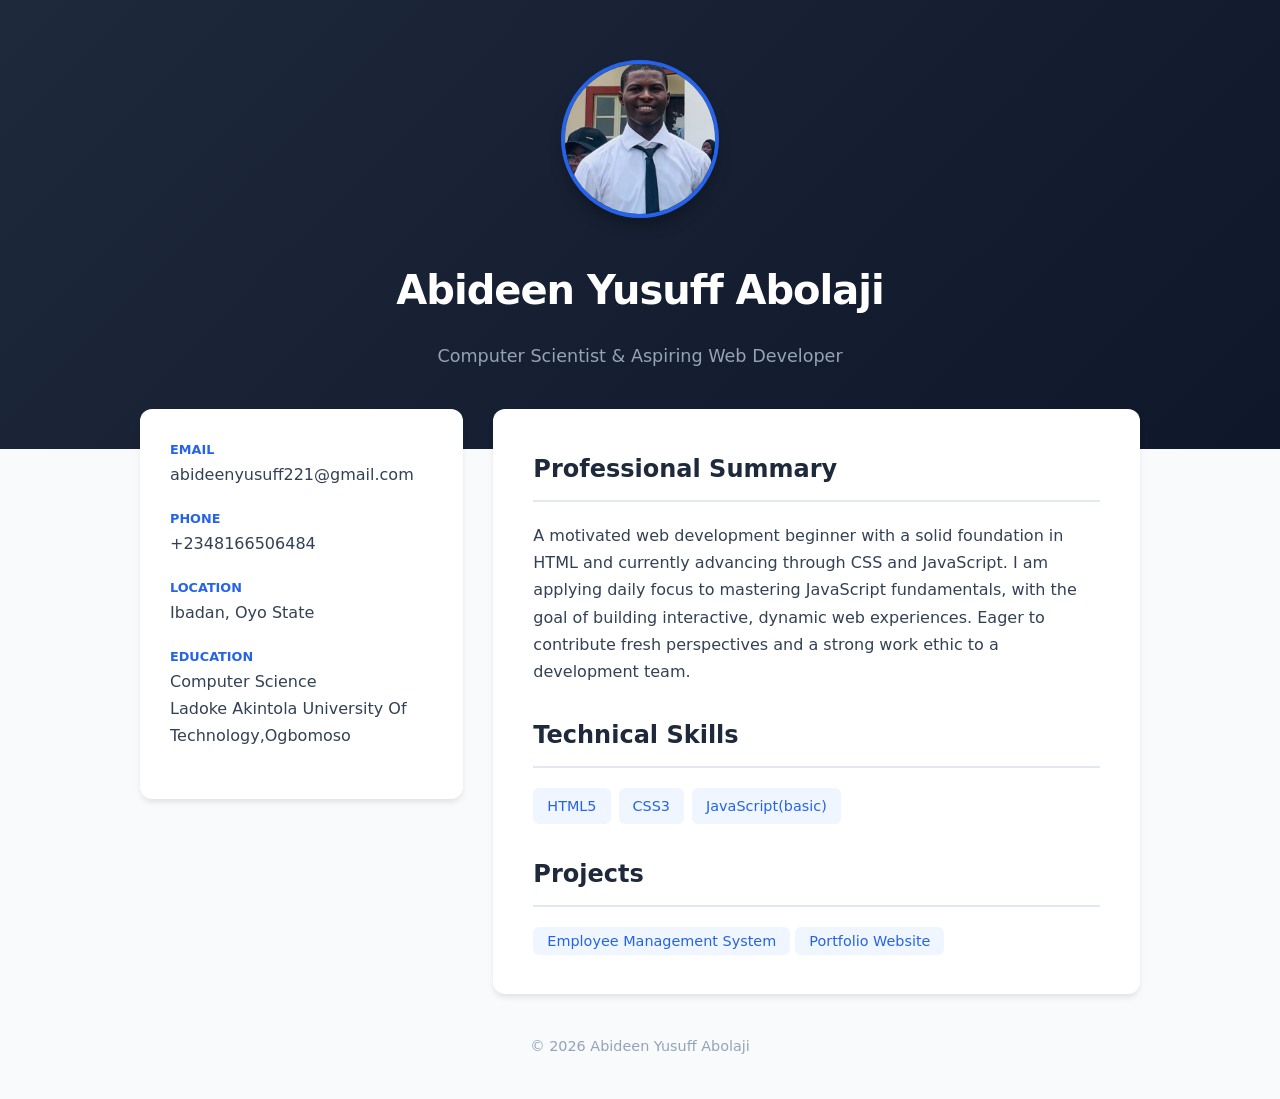
==== index.html @ ac59d55e "renaming of my html file to index for proper deployment" ====
<!DOCTYPE html>
<html lang="en">
<head>
    <meta charset="UTF-8">
    <meta name="viewport" content="width=device-width, initial-scale=1.0">
    
    <title>Abideen Yusuff Abolaji | Portfolio</title>
    <link rel="stylesheet" href="style sheet.css">

</head>
<body>

<header>
    <img src="portimage.jpg" alt="Abideen Yusuff Abolaji" class="profile-img">
    <h1>Abideen Yusuff Abolaji</h1>
    <p>Computer Scientist & Aspiring Web Developer</p>
</header>

<div class="main-content">
    <div class="sidebar">
        <div class="info-item">
            <span class="info-label">Email</span>
            abideenyusuff221@gmail.com
        </div>
        <div class="info-item">
            <span class="info-label">Phone</span>
            +2348166506484
        </div>
        <div class="info-item">
            <span class="info-label">Location</span>
            Ibadan, Oyo State
        </div>
        <div class="info-item">
            <span class="info-label">Education</span>
             Computer Science<br>
            Ladoke Akintola University Of Technology,Ogbomoso
        </div>
    </div>

    <div class="content-area">
        <section>
            <h2>Professional Summary</h2>
            <p>
                A motivated web development beginner with a solid foundation in HTML and currently advancing through CSS and JavaScript. 
                I am applying daily focus to mastering JavaScript fundamentals, with the goal of building interactive, 
                dynamic web experiences. Eager to contribute fresh perspectives and a strong work ethic to a development team.
            </p>
        </section>

        <section style="margin-top: 30px;">
            <h2>Technical Skills</h2>
            <div class="skill-tags">
                <span class="tag">HTML5</span> 
                <span class="tag">CSS3</span>
                <span class="tag">JavaScript(basic)</span>
                
                
            </div>
        </section>

        
        </section>

        <section style="margin-top: 30px;">
            <h2>Projects</h2>
            <div class="Projects-tags">
                <span class="tag">Employee Management System</span> 
                <span class="tag">Portfolio Website</span>
                
                
                
            </div>
        </section>
    </div>
</div>

<footer style="text-align: center; padding-bottom: 40px; color: #94a3b8; font-size: 0.9rem;">
    &copy; 2026 Abideen Yusuff Abolaji
</footer>

</body>
</html>
---- style sheet.css ----
:root {
            --primary-color: #2563eb;
            --secondary-color: #1e293b;
            --text-main: #334155;
            --bg-light: #f8fafc;
        }

        body {
            font-family: 'Inter', system-ui, -apple-system, sans-serif;
            line-height: 1.7;
            margin: 0;
            padding: 0;
            background-color: var(--bg-light);
            color: var(--text-main);
        }

        /* Hero Header Section */
        header {
            background: linear-gradient(135deg, var(--secondary-color) 0%, #0f172a 100%);
            color: white;
            padding: 60px 20px;
            text-align: center;
        }

        .profile-img {
            width: 150px;
            height: 150px;
            border-radius: 50%;
            border: 4px solid var(--primary-color);
            object-fit: cover;
            margin-bottom: 20px;
            box-shadow: 0 10px 15px -3px rgba(0, 0, 0, 0.3);
        }

        header h1 {
            margin: 10px 0;
            font-size: 2.5rem;
            letter-spacing: -1px;
        }

        header p {
            font-size: 1.1rem;
            color: #94a3b8;
        }

        .main-content {
            max-width: 1000px;
            margin: -40px auto 40px;
            display: grid;
            grid-template-columns: 1fr 2fr;
            gap: 30px;
            padding: 0 20px;
        }

        /* Sidebar Info */
        .sidebar {
            background: white;
            padding: 30px;
            border-radius: 12px;
            box-shadow: 0 4px 6px -1px rgba(0, 0, 0, 0.1);
            height: fit-content;
        }

        .info-item {
            margin-bottom: 20px;
        }

        .info-label {
            font-weight: bold;
            display: block;
            color: var(--primary-color);
            font-size: 0.8rem;
            text-transform: uppercase;
        }

        /* Main Profile Content */
        .content-area {
            background: white;
            padding: 40px;
            border-radius: 12px;
            box-shadow: 0 4px 6px -1px rgba(0, 0, 0, 0.1);
        }

        h2 {
            border-bottom: 2px solid #e2e8f0;
            padding-bottom: 10px;
            margin-top: 0;
            color: var(--secondary-color);
        }

        .skill-tags {
            display: flex;
            flex-wrap: wrap;
            gap: 8px;
            margin-top: 15px;
        }

        .tag {
            background: #eff6ff;
            color: var(--primary-color);
            padding: 6px 14px;
            border-radius: 6px;
            font-size: 0.9rem;
            font-weight: 500;
        }

        @media (max-width: 768px) {
            .main-content {
                grid-template-columns: 1fr;
            }
            header h1 { font-size: 1.8rem; }
        }
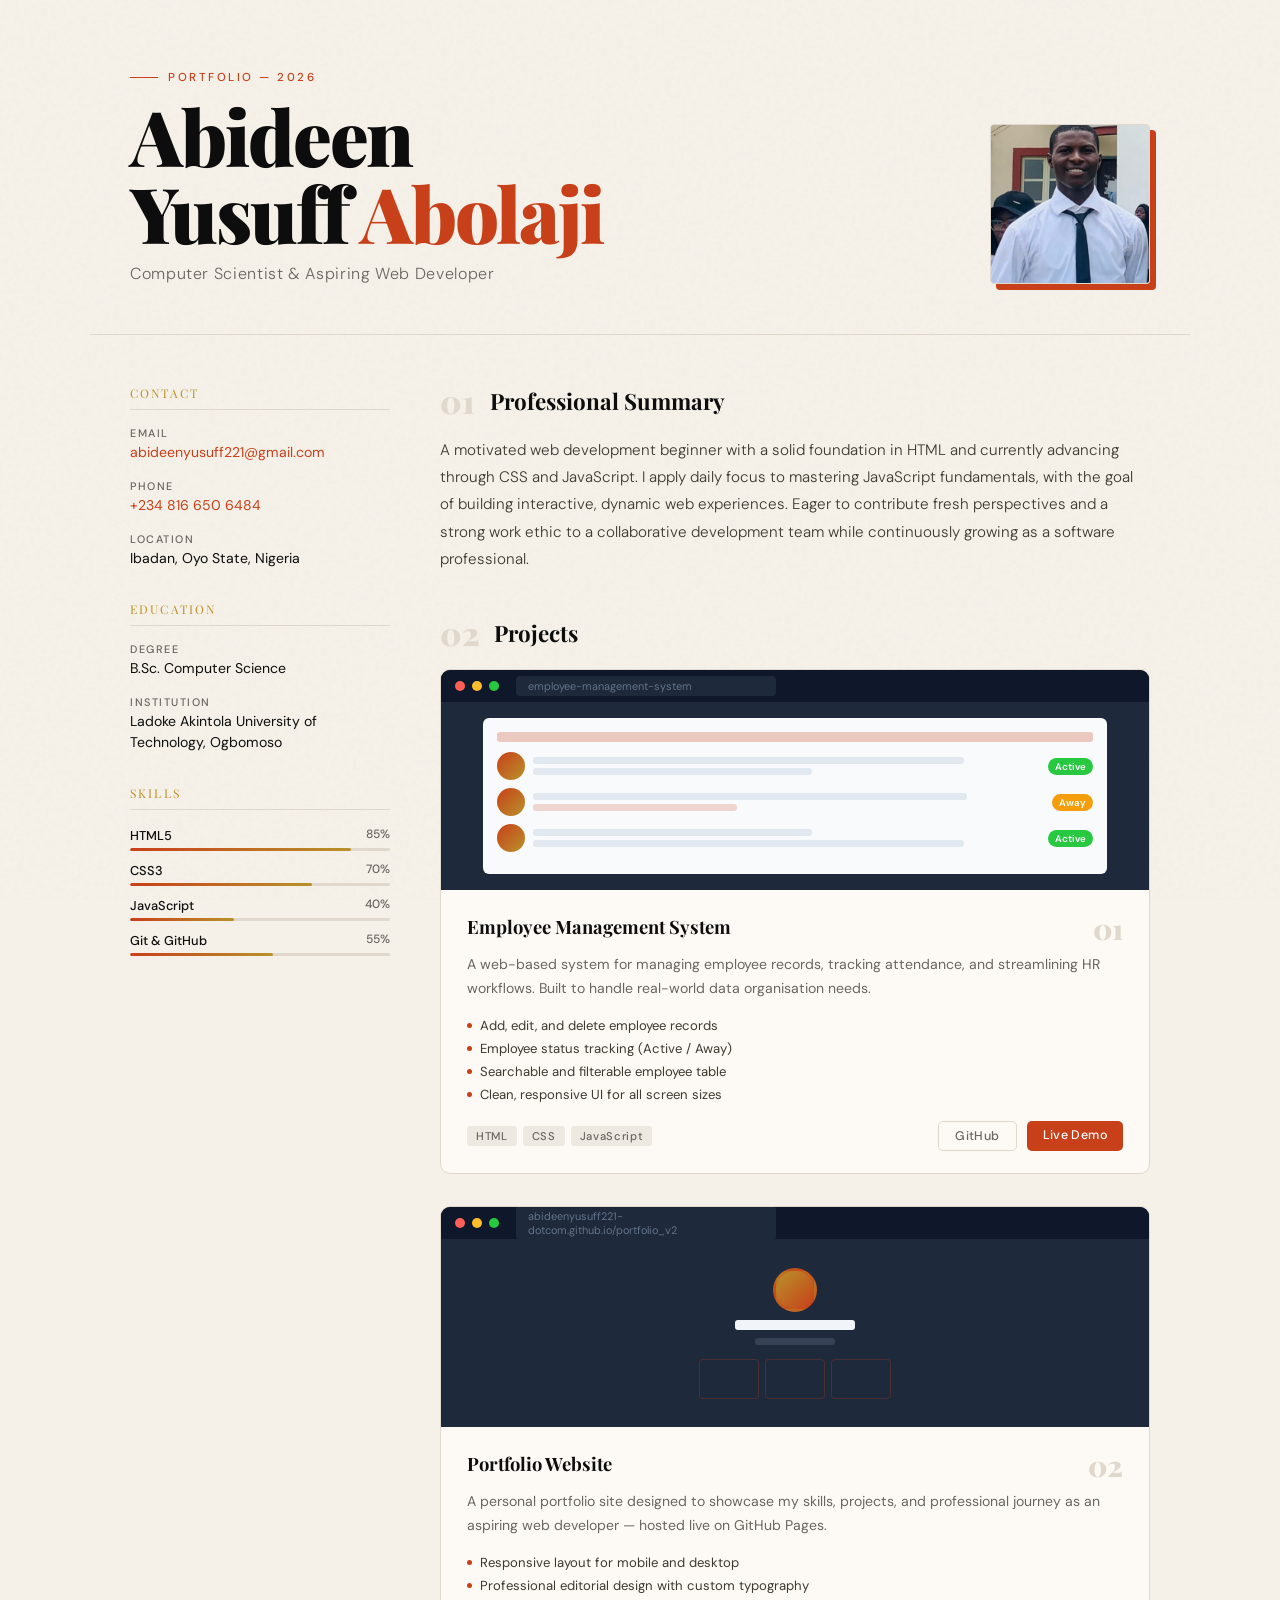
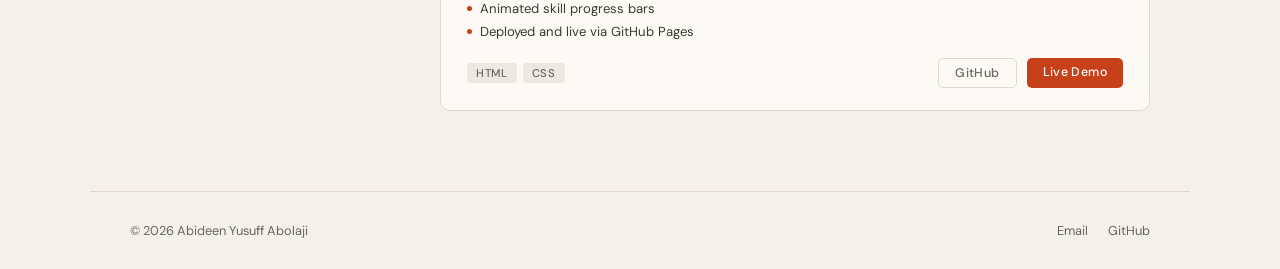
==== commit 5b0eeedb: "updated index and style for better ui and ux" ====
--- a/index.html
+++ b/index.html
@@ -3,79 +3,228 @@
 <head>
     <meta charset="UTF-8">
     <meta name="viewport" content="width=device-width, initial-scale=1.0">
-    
     <title>Abideen Yusuff Abolaji | Portfolio</title>
-    <link rel="stylesheet" href="style sheet.css">
-
+    <link href="https://fonts.googleapis.com/css2?family=Playfair+Display:wght@400;700;900&family=DM+Sans:wght@300;400;500&display=swap" rel="stylesheet">
+   <link rel="stylesheet" href="style.css">
 </head>
 <body>
 
+<!-- ── HEADER ── -->
 <header>
+    <div class="header-text">
+        <span class="eyebrow">Portfolio — 2026</span>
+        <h1>Abideen<br>Yusuff <span>Abolaji</span></h1>
+        <p class="subtitle">Computer Scientist &amp; Aspiring Web Developer</p>
+    </div>
     <img src="portimage.jpg" alt="Abideen Yusuff Abolaji" class="profile-img">
-    <h1>Abideen Yusuff Abolaji</h1>
-    <p>Computer Scientist & Aspiring Web Developer</p>
 </header>
 
-<div class="main-content">
-    <div class="sidebar">
-        <div class="info-item">
-            <span class="info-label">Email</span>
-            abideenyusuff221@gmail.com
+<!-- ── MAIN ── -->
+<div class="wrapper">
+
+    <!-- SIDEBAR -->
+    <aside class="sidebar">
+
+        <div class="sidebar-block">
+            <p class="sidebar-title">Contact</p>
+            <div class="info-item">
+                <span class="info-label">Email</span>
+                <span class="info-value"><a href="mailto:abideenyusuff221@gmail.com">abideenyusuff221@gmail.com</a></span>
+            </div>
+            <div class="info-item">
+                <span class="info-label">Phone</span>
+                <span class="info-value"><a href="tel:+2348166506484">+234 816 650 6484</a></span>
+            </div>
+            <div class="info-item">
+                <span class="info-label">Location</span>
+                <span class="info-value">Ibadan, Oyo State, Nigeria</span>
+            </div>
         </div>
-        <div class="info-item">
-            <span class="info-label">Phone</span>
-            +2348166506484
+
+        <div class="sidebar-block">
+            <p class="sidebar-title">Education</p>
+            <div class="info-item">
+                <span class="info-label">Degree</span>
+                <span class="info-value">B.Sc. Computer Science</span>
+            </div>
+            <div class="info-item">
+                <span class="info-label">Institution</span>
+                <span class="info-value">Ladoke Akintola University of Technology, Ogbomoso</span>
+            </div>
         </div>
-        <div class="info-item">
-            <span class="info-label">Location</span>
-            Ibadan, Oyo State
+
+        <div class="sidebar-block">
+            <p class="sidebar-title">Skills</p>
+            <div class="skill-row">
+                <div class="skill-item">
+                    <div class="skill-meta"><span>HTML5</span><span class="skill-pct">85%</span></div>
+                    <div class="bar-track"><div class="bar-fill" style="width:85%"></div></div>
+                </div>
+                <div class="skill-item">
+                    <div class="skill-meta"><span>CSS3</span><span class="skill-pct">70%</span></div>
+                    <div class="bar-track"><div class="bar-fill" style="width:70%"></div></div>
+                </div>
+                <div class="skill-item">
+                    <div class="skill-meta"><span>JavaScript</span><span class="skill-pct">40%</span></div>
+                    <div class="bar-track"><div class="bar-fill" style="width:40%"></div></div>
+                </div>
+                <div class="skill-item">
+                    <div class="skill-meta"><span>Git & GitHub</span><span class="skill-pct">55%</span></div>
+                    <div class="bar-track"><div class="bar-fill" style="width:55%"></div></div>
+                </div>
+            </div>
         </div>
-        <div class="info-item">
-            <span class="info-label">Education</span>
-             Computer Science<br>
-            Ladoke Akintola University Of Technology,Ogbomoso
-        </div>
-    </div>
-
-    <div class="content-area">
+
+    </aside>
+
+    <!-- CONTENT -->
+    <main class="content">
+
         <section>
-            <h2>Professional Summary</h2>
-            <p>
+            <div class="section-head">
+                <span class="section-num">01</span>
+                <h2>Professional Summary</h2>
+            </div>
+            <p class="section-body">
                 A motivated web development beginner with a solid foundation in HTML and currently advancing through CSS and JavaScript. 
-                I am applying daily focus to mastering JavaScript fundamentals, with the goal of building interactive, 
-                dynamic web experiences. Eager to contribute fresh perspectives and a strong work ethic to a development team.
+                I apply daily focus to mastering JavaScript fundamentals, with the goal of building interactive, dynamic web experiences. 
+                Eager to contribute fresh perspectives and a strong work ethic to a collaborative development team while continuously 
+                growing as a software professional.
             </p>
         </section>
 
-        <section style="margin-top: 30px;">
-            <h2>Technical Skills</h2>
-            <div class="skill-tags">
-                <span class="tag">HTML5</span> 
-                <span class="tag">CSS3</span>
-                <span class="tag">JavaScript(basic)</span>
-                
-                
+        <section>
+            <div class="section-head">
+                <span class="section-num">02</span>
+                <h2>Projects</h2>
+            </div>
+            <div class="projects-grid">
+
+                <!-- PROJECT 1: Employee Management System -->
+                <div class="project-card">
+                    <div class="project-preview">
+                        <div class="browser-bar">
+                            <span class="browser-dot dot-red"></span>
+                            <span class="browser-dot dot-yellow"></span>
+                            <span class="browser-dot dot-green"></span>
+                            <span class="browser-url">employee-management-system</span>
+                        </div>
+                        <div class="mock-ems">
+                            <div class="mock-header-bar"></div>
+                            <div class="mock-row">
+                                <div class="mock-avatar"></div>
+                                <div class="mock-lines">
+                                    <div class="mock-line long"></div>
+                                    <div class="mock-line short"></div>
+                                </div>
+                                <span class="mock-badge">Active</span>
+                            </div>
+                            <div class="mock-row">
+                                <div class="mock-avatar"></div>
+                                <div class="mock-lines">
+                                    <div class="mock-line long"></div>
+                                    <div class="mock-line accent"></div>
+                                </div>
+                                <span class="mock-badge" style="background:#f59e0b">Away</span>
+                            </div>
+                            <div class="mock-row">
+                                <div class="mock-avatar"></div>
+                                <div class="mock-lines">
+                                    <div class="mock-line short"></div>
+                                    <div class="mock-line long"></div>
+                                </div>
+                                <span class="mock-badge">Active</span>
+                            </div>
+                        </div>
+                    </div>
+                    <div class="project-body">
+                        <div class="project-header">
+                            <p class="project-title">Employee Management System</p>
+                            <span class="project-number">01</span>
+                        </div>
+                        <p class="project-desc">
+                            A web-based system for managing employee records, tracking attendance, and streamlining HR workflows. Built to handle real-world data organisation needs.
+                        </p>
+                        <ul class="feature-list">
+                            <li>Add, edit, and delete employee records</li>
+                            <li>Employee status tracking (Active / Away)</li>
+                            <li>Searchable and filterable employee table</li>
+                            <li>Clean, responsive UI for all screen sizes</li>
+                        </ul>
+                        <div class="project-footer">
+                            <div class="project-tags">
+                                <span class="ptag">HTML</span>
+                                <span class="ptag">CSS</span>
+                                <span class="ptag">JavaScript</span>
+                            </div>
+                            <div class="project-links">
+                                <a href="https://github.com/abideenyusuff221-dotcom" target="_blank" class="btn-link btn-outline">GitHub</a>
+                                <a href="#" class="btn-link btn-primary">Live Demo</a>
+                            </div>
+                        </div>
+                    </div>
+                </div>
+
+                <!-- PROJECT 2: Portfolio Website -->
+                <div class="project-card">
+                    <div class="project-preview">
+                        <div class="browser-bar">
+                            <span class="browser-dot dot-red"></span>
+                            <span class="browser-dot dot-yellow"></span>
+                            <span class="browser-dot dot-green"></span>
+                            <span class="browser-url">abideenyusuff221-dotcom.github.io/portfolio_v2</span>
+                        </div>
+                        <div class="mock-portfolio">
+                            <div class="mock-avatar-lg"></div>
+                            <div class="mock-name-line"></div>
+                            <div class="mock-sub-line"></div>
+                            <div class="mock-cards-row">
+                                <div class="mock-mini-card"></div>
+                                <div class="mock-mini-card"></div>
+                                <div class="mock-mini-card"></div>
+                            </div>
+                        </div>
+                    </div>
+                    <div class="project-body">
+                        <div class="project-header">
+                            <p class="project-title">Portfolio Website</p>
+                            <span class="project-number">02</span>
+                        </div>
+                        <p class="project-desc">
+                            A personal portfolio site designed to showcase my skills, projects, and professional journey as an aspiring web developer — hosted live on GitHub Pages.
+                        </p>
+                        <ul class="feature-list">
+                            <li>Responsive layout for mobile and desktop</li>
+                            <li>Professional editorial design with custom typography</li>
+                            <li>Animated skill progress bars</li>
+                            <li>Deployed and live via GitHub Pages</li>
+                        </ul>
+                        <div class="project-footer">
+                            <div class="project-tags">
+                                <span class="ptag">HTML</span>
+                                <span class="ptag">CSS</span>
+                            </div>
+                            <div class="project-links">
+                                <a href="https://github.com/abideenyusuff221-dotcom/portfolio_v2" target="_blank" class="btn-link btn-outline">GitHub</a>
+                                <a href="https://abideenyusuff221-dotcom.github.io/portfolio_v2/" target="_blank" class="btn-link btn-primary">Live Demo</a>
+                            </div>
+                        </div>
+                    </div>
+                </div>
+
             </div>
         </section>
 
-        
-        </section>
-
-        <section style="margin-top: 30px;">
-            <h2>Projects</h2>
-            <div class="Projects-tags">
-                <span class="tag">Employee Management System</span> 
-                <span class="tag">Portfolio Website</span>
-                
-                
-                
-            </div>
-        </section>
+    </main>
+</div>
+
+<!-- ── FOOTER ── -->
+<footer>
+    <span>&copy; 2026 Abideen Yusuff Abolaji</span>
+    <div class="footer-links">
+        <a href="mailto:abideenyusuff221@gmail.com">Email</a>
+        <a href="https://github.com/abideenyusuff221-dotcom" target="_blank">GitHub</a>
     </div>
-</div>
-
-<footer style="text-align: center; padding-bottom: 40px; color: #94a3b8; font-size: 0.9rem;">
-    &copy; 2026 Abideen Yusuff Abolaji
 </footer>
 
 </body>
--- a/style.css
+++ b/style.css
@@ -0,0 +1,533 @@
+
+        :root {
+            --ink: #0d0d0d;
+            --paper: #f5f0e8;
+            --accent: #c8401a;
+            --gold: #b8922a;
+            --mid: #6b6560;
+            --card: #fdfaf5;
+            --border: #e0d8cc;
+        }
+
+        *, *::before, *::after { box-sizing: border-box; margin: 0; padding: 0; }
+
+        body {
+            font-family: 'DM Sans', sans-serif;
+            background-color: var(--paper);
+            color: var(--ink);
+            min-height: 100vh;
+            overflow-x: hidden;
+        }
+
+        /* ── NOISE TEXTURE OVERLAY ── */
+        body::before {
+            content: '';
+            position: fixed;
+            inset: 0;
+            background-image: url("data:image/svg+xml,%3Csvg viewBox='0 0 200 200' xmlns='http://www.w3.org/2000/svg'%3E%3Cfilter id='noise'%3E%3CfeTurbulence type='fractalNoise' baseFrequency='0.85' numOctaves='4' stitchTiles='stitch'/%3E%3C/filter%3E%3Crect width='100%25' height='100%25' filter='url(%23noise)' opacity='0.04'/%3E%3C/svg%3E");
+            pointer-events: none;
+            z-index: 0;
+            opacity: 0.5;
+        }
+
+        /* ── HEADER ── */
+        header {
+            position: relative;
+            display: grid;
+            grid-template-columns: 1fr auto;
+            align-items: end;
+            max-width: 1100px;
+            margin: 0 auto;
+            padding: 70px 40px 50px;
+            gap: 40px;
+            border-bottom: 1px solid var(--border);
+            animation: fadeUp 0.8s ease both;
+        }
+
+        .header-text { display: flex; flex-direction: column; gap: 12px; }
+
+        .eyebrow {
+            font-family: 'DM Sans', sans-serif;
+            font-size: 0.72rem;
+            font-weight: 500;
+            letter-spacing: 0.22em;
+            text-transform: uppercase;
+            color: var(--accent);
+            display: flex;
+            align-items: center;
+            gap: 10px;
+        }
+        .eyebrow::before {
+            content: '';
+            width: 28px;
+            height: 1px;
+            background: var(--accent);
+        }
+
+        header h1 {
+            font-family: 'Playfair Display', serif;
+            font-size: clamp(2.8rem, 6vw, 5rem);
+            font-weight: 900;
+            line-height: 1.0;
+            letter-spacing: -2px;
+            color: var(--ink);
+        }
+
+        header h1 span { color: var(--accent); }
+
+        .subtitle {
+            font-size: 1rem;
+            color: var(--mid);
+            font-weight: 300;
+            letter-spacing: 0.04em;
+        }
+
+        .profile-img {
+            width: 160px;
+            height: 160px;
+            border-radius: 4px;
+            object-fit: cover;
+            border: 1px solid var(--border);
+            box-shadow: 6px 6px 0 var(--accent);
+            flex-shrink: 0;
+            animation: fadeUp 0.8s 0.1s ease both;
+        }
+
+        /* ── LAYOUT ── */
+        .wrapper {
+            max-width: 1100px;
+            margin: 0 auto;
+            padding: 50px 40px 80px;
+            display: grid;
+            grid-template-columns: 260px 1fr;
+            gap: 50px;
+            align-items: start;
+        }
+
+        /* ── SIDEBAR ── */
+        .sidebar {
+            display: flex;
+            flex-direction: column;
+            gap: 32px;
+            animation: fadeUp 0.8s 0.2s ease both;
+        }
+
+        .sidebar-block { display: flex; flex-direction: column; gap: 16px; }
+
+        .sidebar-title {
+            font-family: 'Playfair Display', serif;
+            font-size: 0.75rem;
+            letter-spacing: 0.18em;
+            text-transform: uppercase;
+            color: var(--gold);
+            padding-bottom: 8px;
+            border-bottom: 1px solid var(--border);
+        }
+
+        .info-item { display: flex; flex-direction: column; gap: 2px; }
+
+        .info-label {
+            font-size: 0.68rem;
+            font-weight: 500;
+            letter-spacing: 0.14em;
+            text-transform: uppercase;
+            color: var(--mid);
+        }
+
+        .info-value {
+            font-size: 0.88rem;
+            color: var(--ink);
+            line-height: 1.5;
+        }
+
+        .info-value a {
+            color: var(--accent);
+            text-decoration: none;
+        }
+        .info-value a:hover { text-decoration: underline; }
+
+        /* ── SKILL BARS ── */
+        .skill-row { display: flex; flex-direction: column; gap: 10px; }
+
+        .skill-item { display: flex; flex-direction: column; gap: 5px; }
+
+        .skill-meta {
+            display: flex;
+            justify-content: space-between;
+            font-size: 0.8rem;
+            color: var(--ink);
+            font-weight: 500;
+        }
+
+        .skill-pct { color: var(--mid); font-size: 0.75rem; }
+
+        .bar-track {
+            height: 3px;
+            background: var(--border);
+            border-radius: 99px;
+            overflow: hidden;
+        }
+
+        .bar-fill {
+            height: 100%;
+            background: linear-gradient(90deg, var(--accent), var(--gold));
+            border-radius: 99px;
+            transform-origin: left;
+            animation: growBar 1s 0.6s ease both;
+            transform: scaleX(0);
+        }
+
+        @keyframes growBar {
+            to { transform: scaleX(1); }
+        }
+
+        /* ── MAIN CONTENT ── */
+        .content {
+            display: flex;
+            flex-direction: column;
+            gap: 44px;
+            animation: fadeUp 0.8s 0.15s ease both;
+        }
+
+        .section-head {
+            display: flex;
+            align-items: center;
+            gap: 14px;
+            margin-bottom: 20px;
+        }
+
+        .section-num {
+            font-family: 'Playfair Display', serif;
+            font-size: 2rem;
+            font-weight: 900;
+            color: var(--border);
+            line-height: 1;
+            min-width: 36px;
+        }
+
+        .section-head h2 {
+            font-family: 'Playfair Display', serif;
+            font-size: 1.4rem;
+            font-weight: 700;
+            color: var(--ink);
+        }
+
+        .section-body {
+            font-size: 0.95rem;
+            line-height: 1.8;
+            color: #3d3830;
+            font-weight: 300;
+        }
+
+        /* ── PROJECTS ── */
+        .projects-grid {
+            display: flex;
+            flex-direction: column;
+            gap: 32px;
+        }
+
+        .project-card {
+            background: var(--card);
+            border: 1px solid var(--border);
+            border-radius: 10px;
+            overflow: hidden;
+            transition: transform 0.25s, box-shadow 0.25s;
+            position: relative;
+        }
+
+        .project-card:hover {
+            transform: translateY(-4px);
+            box-shadow: 0 16px 40px rgba(0,0,0,0.09);
+        }
+
+        /* ── PREVIEW WINDOW ── */
+        .project-preview {
+            width: 100%;
+            height: 220px;
+            background: #1e293b;
+            position: relative;
+            overflow: hidden;
+            display: flex;
+            align-items: center;
+            justify-content: center;
+        }
+
+        .project-preview .browser-bar {
+            position: absolute;
+            top: 0; left: 0; right: 0;
+            height: 32px;
+            background: #0f172a;
+            display: flex;
+            align-items: center;
+            padding: 0 14px;
+            gap: 7px;
+            z-index: 2;
+        }
+
+        .browser-dot {
+            width: 10px; height: 10px;
+            border-radius: 50%;
+        }
+        .dot-red   { background: #ff5f57; }
+        .dot-yellow{ background: #ffbd2e; }
+        .dot-green { background: #28c840; }
+
+        .browser-url {
+            margin-left: 10px;
+            background: #1e293b;
+            border-radius: 4px;
+            padding: 3px 12px;
+            font-size: 0.68rem;
+            color: #64748b;
+            font-family: 'DM Sans', sans-serif;
+            flex: 1;
+            max-width: 260px;
+        }
+
+        /* Mock screen content for Employee Management */
+        .mock-ems {
+            margin-top: 32px;
+            width: 88%;
+            background: #f8fafc;
+            border-radius: 6px;
+            padding: 14px;
+            font-size: 0;
+        }
+
+        .mock-row {
+            display: flex;
+            gap: 8px;
+            margin-bottom: 8px;
+            align-items: center;
+        }
+
+        .mock-avatar {
+            width: 28px; height: 28px;
+            border-radius: 50%;
+            background: linear-gradient(135deg, #c8401a, #b8922a);
+            flex-shrink: 0;
+        }
+
+        .mock-lines { flex: 1; display: flex; flex-direction: column; gap: 4px; }
+        .mock-line  { height: 7px; border-radius: 3px; background: #e2e8f0; }
+        .mock-line.short { width: 55%; }
+        .mock-line.long  { width: 85%; }
+        .mock-line.accent { width: 40%; background: #c8401a33; }
+
+        .mock-badge {
+            font-size: 0.6rem;
+            font-family: 'DM Sans', sans-serif;
+            font-weight: 600;
+            padding: 2px 7px;
+            border-radius: 99px;
+            color: white;
+            background: #28c840;
+            flex-shrink: 0;
+        }
+
+        .mock-header-bar {
+            height: 10px;
+            border-radius: 3px;
+            background: #c8401a44;
+            margin-bottom: 10px;
+            width: 100%;
+        }
+
+        /* Mock screen content for Portfolio */
+        .mock-portfolio {
+            margin-top: 32px;
+            width: 88%;
+            display: flex;
+            flex-direction: column;
+            align-items: center;
+            gap: 8px;
+        }
+
+        .mock-avatar-lg {
+            width: 44px; height: 44px;
+            border-radius: 50%;
+            background: linear-gradient(135deg, #b8922a, #c8401a);
+            border: 3px solid #c8401a55;
+        }
+
+        .mock-name-line {
+            height: 10px; width: 120px;
+            background: #f1f5f9;
+            border-radius: 3px;
+        }
+
+        .mock-sub-line {
+            height: 7px; width: 80px;
+            background: #64748b55;
+            border-radius: 3px;
+        }
+
+        .mock-cards-row {
+            display: flex;
+            gap: 6px;
+            margin-top: 6px;
+        }
+
+        .mock-mini-card {
+            width: 60px; height: 40px;
+            background: #1e293b;
+            border-radius: 4px;
+            border: 1px solid #c8401a44;
+        }
+
+        /* ── PROJECT BODY ── */
+        .project-body {
+            padding: 24px 26px 22px;
+        }
+
+        .project-header {
+            display: flex;
+            justify-content: space-between;
+            align-items: flex-start;
+            gap: 12px;
+            margin-bottom: 10px;
+        }
+
+        .project-title {
+            font-family: 'Playfair Display', serif;
+            font-size: 1.15rem;
+            font-weight: 700;
+            color: var(--ink);
+        }
+
+        .project-number {
+            font-family: 'Playfair Display', serif;
+            font-size: 1.8rem;
+            font-weight: 900;
+            color: var(--border);
+            line-height: 1;
+            flex-shrink: 0;
+        }
+
+        .project-desc {
+            font-size: 0.88rem;
+            color: var(--mid);
+            line-height: 1.7;
+            margin-bottom: 16px;
+        }
+
+        /* Feature list */
+        .feature-list {
+            list-style: none;
+            display: flex;
+            flex-direction: column;
+            gap: 6px;
+            margin-bottom: 18px;
+        }
+
+        .feature-list li {
+            font-size: 0.82rem;
+            color: #3d3830;
+            display: flex;
+            align-items: center;
+            gap: 8px;
+        }
+
+        .feature-list li::before {
+            content: '';
+            width: 5px; height: 5px;
+            border-radius: 50%;
+            background: var(--accent);
+            flex-shrink: 0;
+        }
+
+        .project-footer {
+            display: flex;
+            justify-content: space-between;
+            align-items: center;
+            flex-wrap: wrap;
+            gap: 12px;
+        }
+
+        .project-tags {
+            display: flex;
+            flex-wrap: wrap;
+            gap: 6px;
+        }
+
+        .ptag {
+            font-size: 0.7rem;
+            font-weight: 500;
+            letter-spacing: 0.06em;
+            background: #ede8e0;
+            color: var(--mid);
+            padding: 3px 9px;
+            border-radius: 3px;
+        }
+
+        .project-links {
+            display: flex;
+            gap: 10px;
+        }
+
+        .btn-link {
+            font-size: 0.78rem;
+            font-weight: 500;
+            padding: 6px 16px;
+            border-radius: 5px;
+            text-decoration: none;
+            transition: all 0.2s;
+            letter-spacing: 0.03em;
+        }
+
+        .btn-primary {
+            background: var(--accent);
+            color: white;
+        }
+        .btn-primary:hover { background: #a83414; }
+
+        .btn-outline {
+            border: 1px solid var(--border);
+            color: var(--mid);
+            background: transparent;
+        }
+        .btn-outline:hover { border-color: var(--accent); color: var(--accent); }
+
+        /* ── FOOTER ── */
+        footer {
+            max-width: 1100px;
+            margin: 0 auto;
+            padding: 30px 40px;
+            border-top: 1px solid var(--border);
+            display: flex;
+            justify-content: space-between;
+            align-items: center;
+            font-size: 0.8rem;
+            color: var(--mid);
+        }
+
+        .footer-links { display: flex; gap: 20px; }
+        .footer-links a { color: var(--mid); text-decoration: none; transition: color 0.2s; }
+        .footer-links a:hover { color: var(--accent); }
+
+        /* ── ANIMATIONS ── */
+        @keyframes fadeUp {
+            from { opacity: 0; transform: translateY(20px); }
+            to   { opacity: 1; transform: translateY(0); }
+        }
+
+        /* ── RESPONSIVE ── */
+        @media (max-width: 768px) {
+            header {
+                grid-template-columns: 1fr;
+                padding: 40px 24px 36px;
+            }
+            .profile-img {
+                width: 120px;
+                height: 120px;
+                order: -1;
+            }
+            .wrapper {
+                grid-template-columns: 1fr;
+                padding: 36px 24px 60px;
+                gap: 36px;
+            }
+            .projects-grid { grid-template-columns: 1fr; }
+            footer { flex-direction: column; gap: 12px; text-align: center; }
+        }
+    
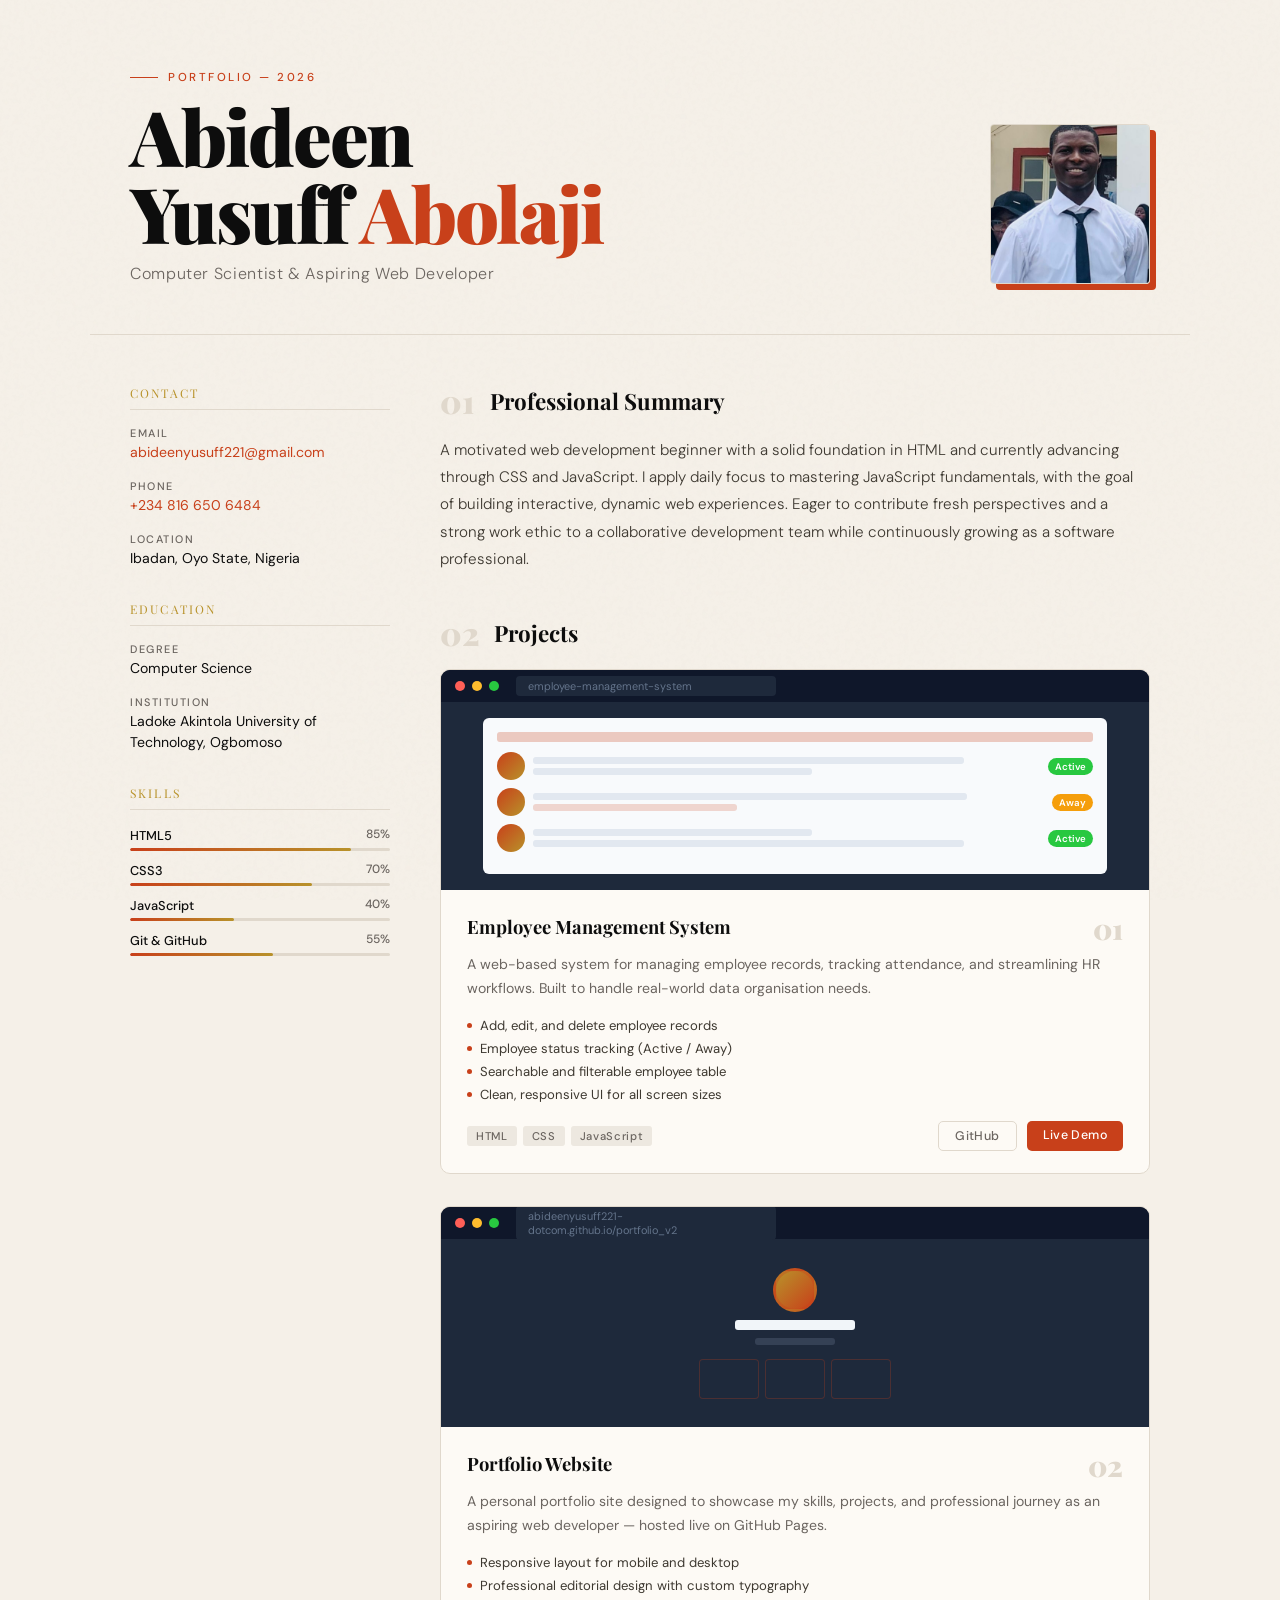
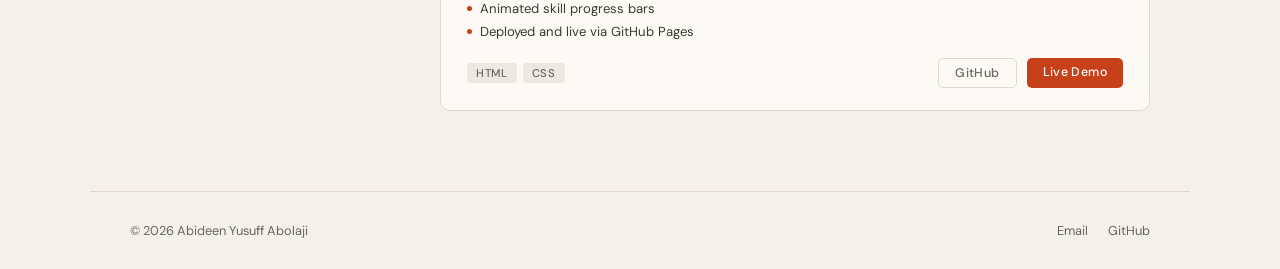
==== commit 73ccd37d: "commit to change" ====
--- a/index.html
+++ b/index.html
@@ -45,7 +45,7 @@
             <p class="sidebar-title">Education</p>
             <div class="info-item">
                 <span class="info-label">Degree</span>
-                <span class="info-value">B.Sc. Computer Science</span>
+                <span class="info-value"> Computer Science</span>
             </div>
             <div class="info-item">
                 <span class="info-label">Institution</span>
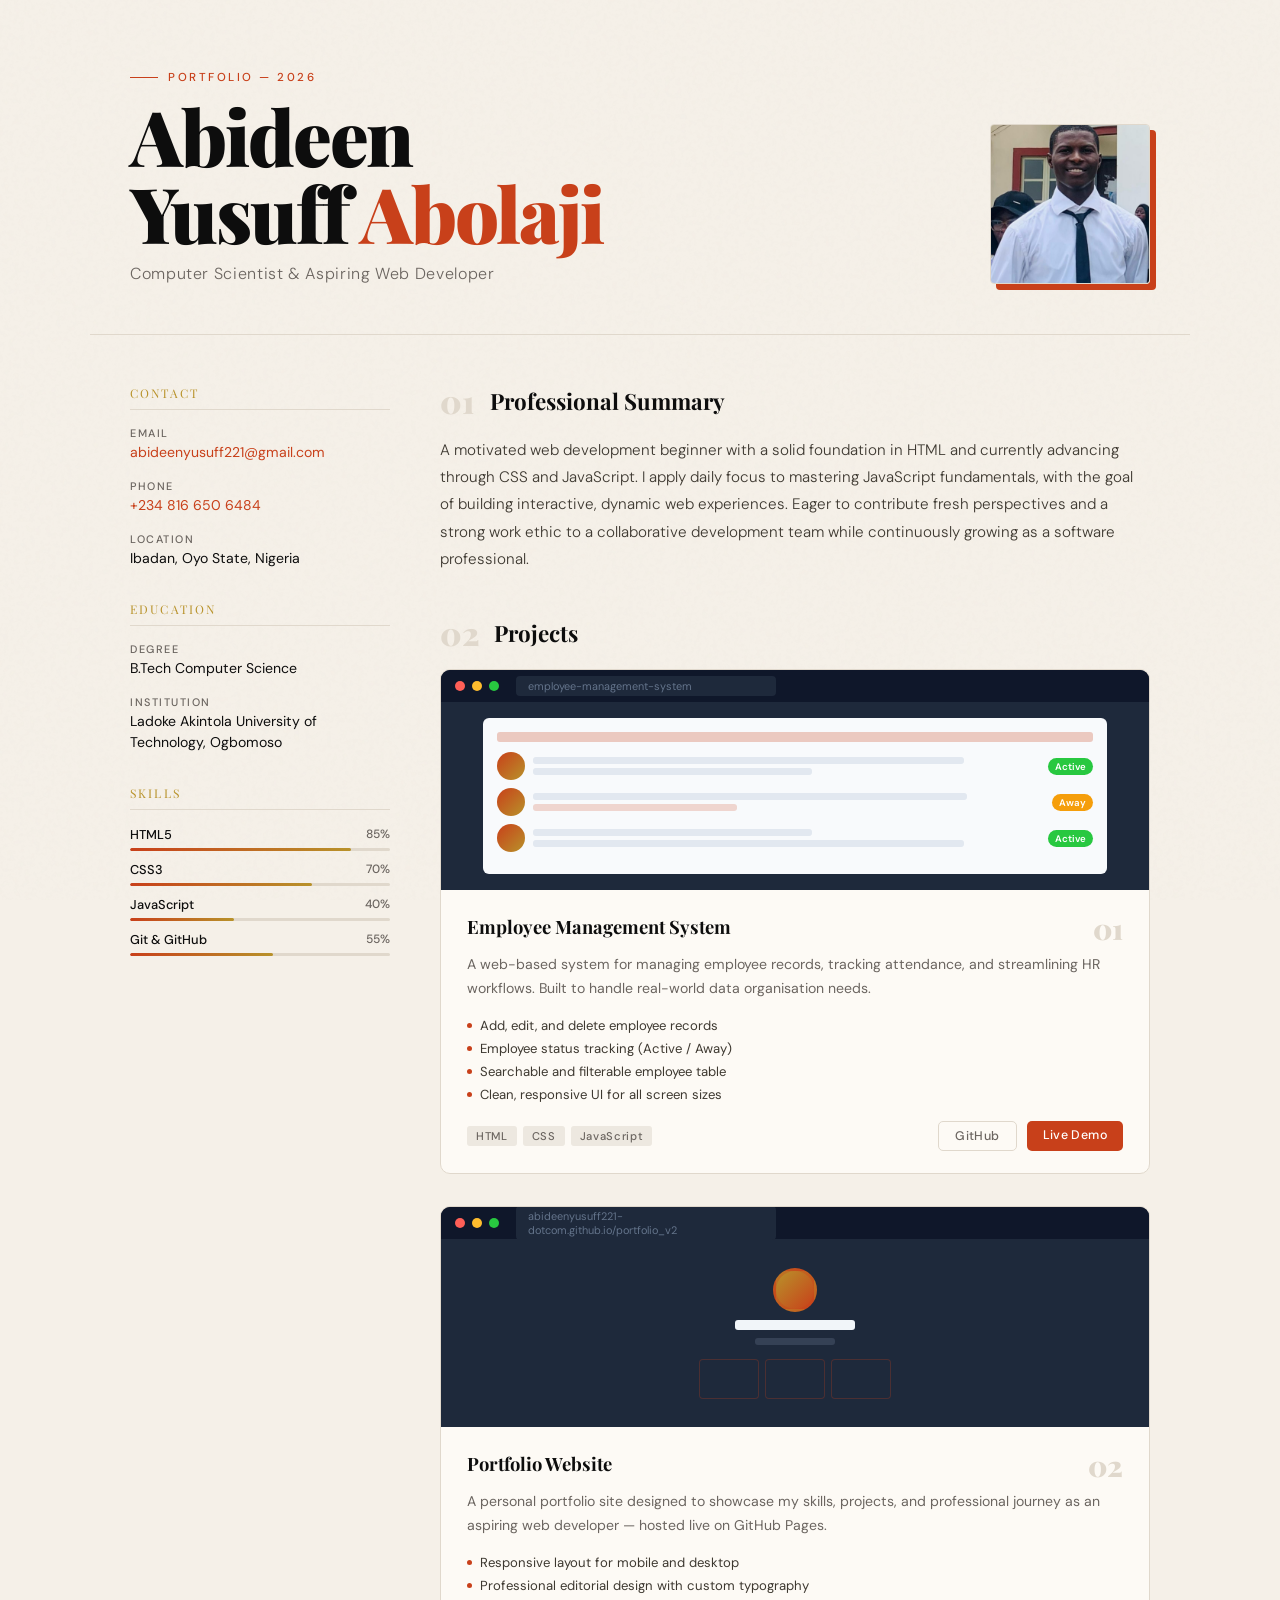
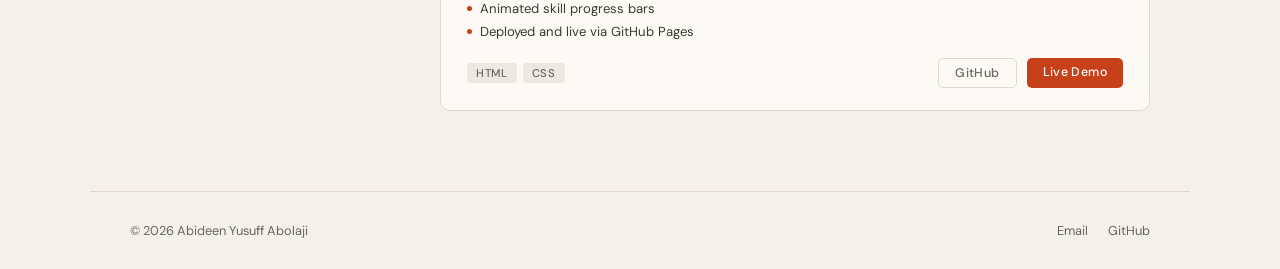
==== commit 98f6e4da: "adjust index" ====
--- a/index.html
+++ b/index.html
@@ -45,7 +45,7 @@
             <p class="sidebar-title">Education</p>
             <div class="info-item">
                 <span class="info-label">Degree</span>
-                <span class="info-value"> Computer Science</span>
+                <span class="info-value">B.Tech Computer Science</span>
             </div>
             <div class="info-item">
                 <span class="info-label">Institution</span>
